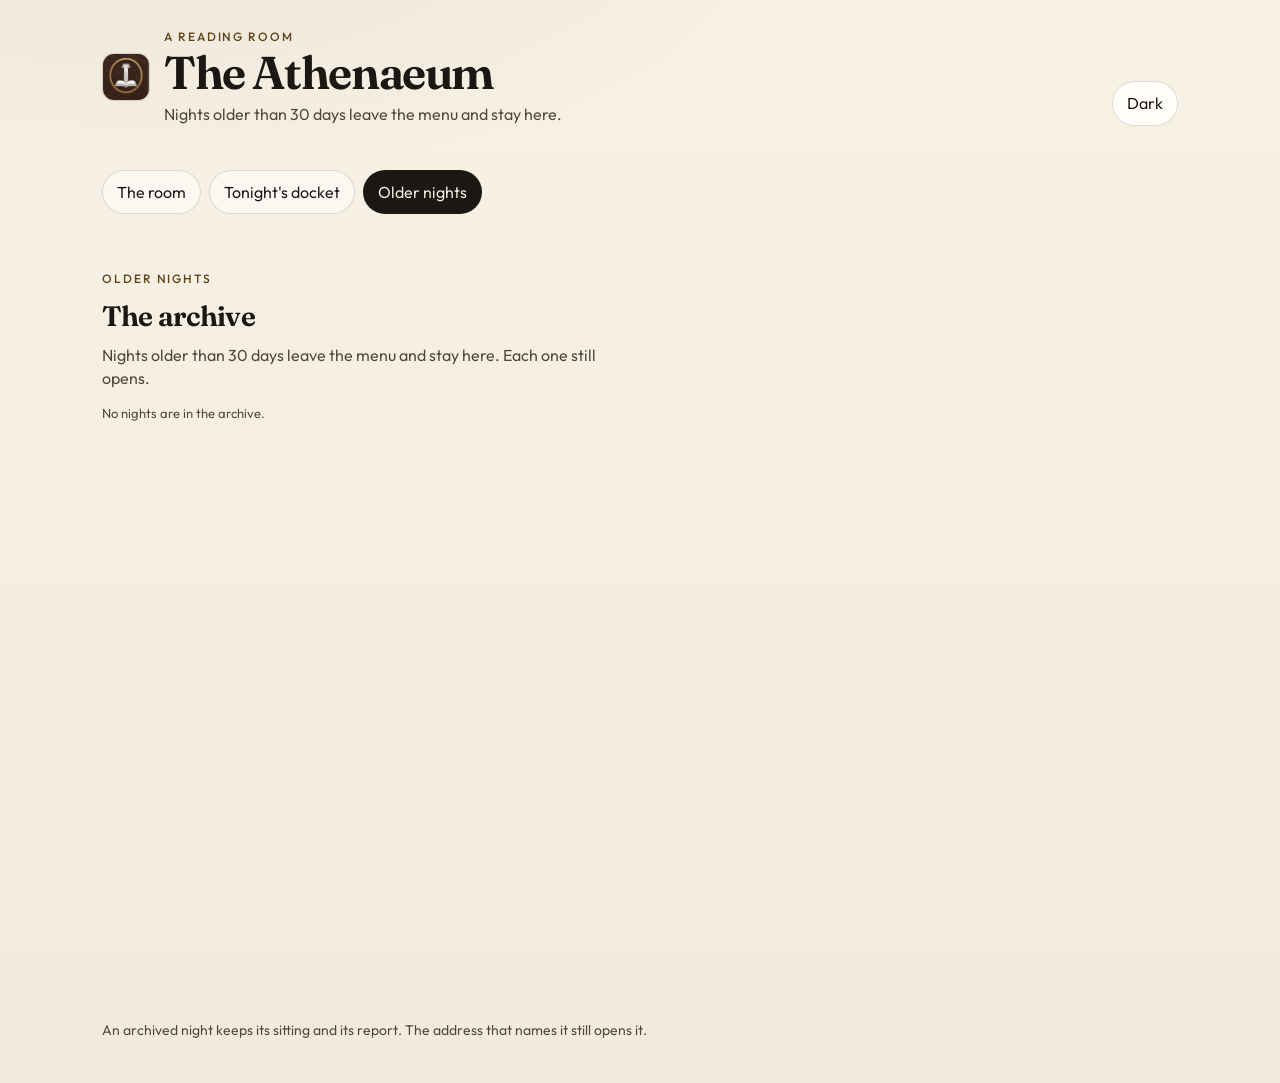
==== archive.html @ fa257a91 "Archive nights older than 30 days instead of deleting them. An entry can move to docket/archive.json" ====
<!DOCTYPE html>
<html lang="en">
<head>
  <meta charset="utf-8" />
  <meta name="viewport" content="width=device-width, initial-scale=1" />
  <meta name="description" content="Older nights from Tonight's docket. A night leaves the menu and stays here, and it still opens." />
  <meta name="theme-color" content="#1c1712" />
  <meta name="apple-mobile-web-app-capable" content="yes" />
  <meta name="apple-mobile-web-app-title" content="Athenaeum" />
  <title>Older nights · The Athenaeum</title>
  <script>
    try {
      var t = localStorage.getItem("athenaeum.theme");
      if (!t && window.matchMedia && window.matchMedia("(prefers-color-scheme: dark)").matches) t = "dark";
      if (t === "dark") document.documentElement.dataset.theme = "dark";
    } catch (e) {}
  </script>
  <link rel="icon" href="favicon.png" />
  <link rel="apple-touch-icon" href="icon-192.png" />
  <link rel="preload" href="fonts/fraunces-latin.woff2" as="font" type="font/woff2" crossorigin />
  <link rel="preload" href="fonts/outfit-latin.woff2" as="font" type="font/woff2" crossorigin />
  <link rel="stylesheet" href="styles.css" />
</head>
<body>
  <header>
    <div class="brand">
      <img class="mark" src="images/mark.png" alt="" width="48" height="48" decoding="async" />
      <div>
        <p class="kicker">A reading room</p>
        <h1>The Athenaeum</h1>
        <p class="lede">Nights older than 30 days leave the menu and stay here.</p>
      </div>
    </div>
    <div class="header-tools">
      <button type="button" id="theme" class="theme-btn" aria-pressed="false">Dark</button>
    </div>
    <nav class="site-nav" aria-label="Site">
      <a href="index.html">The room</a>
      <a href="docket.html">Tonight's docket</a>
      <a href="archive.html" aria-current="page">Older nights</a>
    </nav>
  </header>
  <main>
    <div id="archive" class="docket" aria-live="polite" aria-busy="true">
      <p class="kicker">Older nights</p>
      <h2>Loading the archive</h2>
    </div>
  </main>
  <footer>
    <p>An archived night keeps its sitting and its report. The address that names it still opens it.</p>
  </footer>
  <script src="docket.js"></script>
  <script src="archive-page.js"></script>
</body>
</html>
---- styles.css ----
:root {
  --ink: #1c1712;
  --soft: #4e463c;
  --paper: #f7f1e6;
  --card: #fbf7f1;
  --brass: #5e4316;
  --brass-soft: rgba(94, 67, 22, 0.14);
  --line: rgba(28, 23, 18, 0.14);
  --field: #fffdf8;
  --wash: #f3eadc;
  --solid: #1c1712;
  --solid-ink: #f6efe4;
  --high: #f3e2c2;
  --high-ink: #5e4316;
  --low: #f6e4e1;
  --low-ink: #7a2e28;
  --mid: #e7eef2;
  --mid-ink: #2c4654;
  --serif: "Fraunces", Palatino, Georgia, serif;
  --sans: "Outfit", "Avenir Next", sans-serif;
  --shadow: 0 18px 40px rgba(48, 32, 12, 0.06);
}

html[data-theme="dark"] {
  --ink: #f3eadf;
  --soft: #c3b6a6;
  --paper: #14110e;
  --card: #221c17;
  --brass: #e0c48a;
  --brass-soft: rgba(224, 196, 138, 0.16);
  --line: rgba(243, 234, 223, 0.16);
  --field: #1b1713;
  --wash: #2c261f;
  --solid: #f3eadf;
  --solid-ink: #1c1712;
  --high: #3c3120;
  --high-ink: #f0ddb4;
  --low: #3a2422;
  --low-ink: #f3c7c2;
  --mid: #243038;
  --mid-ink: #d5e4ec;
  --shadow: none;
}

* { box-sizing: border-box; }
html { scroll-behavior: smooth; }
body {
  margin: 0;
  color: var(--ink);
  background:
    radial-gradient(1200px 480px at 10% -10%, rgba(94, 67, 22, 0.08), transparent 60%),
    linear-gradient(180deg, var(--paper), var(--wash));
  font-family: var(--sans);
  font-weight: 380;
  line-height: 1.45;
  overflow-x: clip;
}
header, main, footer { max-width: 1120px; margin: 0 auto; padding: 28px 22px; }
header { display: flex; justify-content: space-between; gap: 28px; align-items: flex-end; flex-wrap: wrap; }
.site-nav { flex: 1 0 100%; display: flex; flex-wrap: wrap; gap: 8px; margin-top: 16px; }
.site-nav a {
  min-height: 44px;
  display: inline-flex;
  align-items: center;
  padding: 0 14px;
  border-radius: 999px;
  border: 1px solid var(--line);
  background: var(--card);
  color: inherit;
  text-decoration: none;
}
.site-nav a[aria-current="page"] { background: var(--solid); color: var(--solid-ink); }
.brand { display: flex; gap: 14px; align-items: center; }
.mark { width: 48px; height: 48px; border-radius: 12px; object-fit: cover; }
.kicker {
  letter-spacing: 0.16em;
  text-transform: uppercase;
  color: var(--brass);
  font-size: 12px;
  margin: 0 0 6px;
  font-weight: 500;
}
h1, h2, h3 { font-family: var(--serif); font-weight: 560; letter-spacing: -0.03em; margin: 0; }
h1 { font-size: 46px; line-height: 0.95; }
h2 { font-size: 28px; }
.lede { max-width: 46ch; color: var(--soft); margin: 8px 0 0; }
.header-tools { display: flex; flex-direction: column; align-items: flex-end; gap: 10px; }
.sound-bar, .theme-btn { display: flex; align-items: center; gap: 8px; }
.sound-bar {
  border: 1px solid var(--line);
  background: var(--card);
  border-radius: 999px;
  padding: 4px 10px 4px 4px;
}
.sound-bar input[type="range"] { flex: 1; min-width: 0; width: auto; accent-color: var(--brass); }
.hub { margin-bottom: 18px; }
.hub-row { display: grid; grid-template-columns: repeat(auto-fit, minmax(180px, 1fr)); gap: 10px; min-height: 384px; }
.hub-card {
  display: flex;
  flex-direction: column;
  align-items: flex-start;
  gap: 4px;
  text-align: left;
  border-radius: 16px;
  min-height: 88px;
}
.hub-card[aria-pressed="true"] { border-color: var(--brass); background: var(--brass-soft); }
.hub-card strong { font-family: var(--serif); font-size: 18px; line-height: 1.2; overflow-wrap: anywhere; }
.grid { display: grid; grid-template-columns: minmax(300px, 420px) 1fr; gap: 18px; align-items: start; }
.pane {
  background: var(--card);
  border: 1px solid var(--line);
  border-radius: 18px;
  padding: 18px;
  box-shadow: var(--shadow);
}
.filters { display: grid; gap: 8px; margin: 12px 0; }
input, textarea, select {
  width: 100%;
  border: 1px solid var(--line);
  border-radius: 12px;
  padding: 12px 14px;
  font: inherit;
  color: var(--ink);
  background: var(--field);
}
textarea { min-height: 120px; resize: vertical; }
label.field { display: block; margin: 14px 0 6px; }
.roster { display: flex; flex-direction: column; gap: 8px; max-height: 640px; min-height: 640px; overflow: auto; padding-right: 2px; }
.card, .chip, .remark, .close-panel {
  border: 1px solid var(--line);
  background: var(--card);
}
.card {
  display: grid;
  grid-template-columns: 52px 1fr;
  gap: 10px;
  align-items: center;
  border-radius: 14px;
  padding: 10px;
}
.card-main { min-width: 0; }
.card-actions, .row-btns, .random-actions, .session-tools, .samples, .chips {
  display: flex;
  flex-wrap: wrap;
  gap: 8px;
}
#share-note { flex: 1 1 100%; overflow-wrap: anywhere; }
.card-actions { margin-top: 8px; }
.avatar, .mark {
  border: 1px solid var(--line);
  background: var(--wash);
}
.avatar { width: 48px; height: 48px; border-radius: 50%; object-fit: cover; }
.name { font-family: var(--serif); font-size: 18px; }
.name-btn, .text-btn, button {
  font: inherit;
  cursor: pointer;
  color: var(--ink);
}
.name-btn { border: 0; background: transparent; padding: 0; text-align: left; }
.meta, .hint, .empty, .loc { color: var(--soft); }
.meta, .hint { font-size: 13px; }
.badge, .lean {
  display: inline-flex;
  align-items: center;
  gap: 4px;
  border-radius: 999px;
  padding: 3px 8px;
  font-size: 12px;
  letter-spacing: 0.04em;
  line-height: 1.3;
}
.badge.high, .card.rel-high { background: var(--high); color: var(--high-ink); }
.card.rel-high { border-color: var(--brass); }
.badge.low, .card.rel-low { background: var(--low); color: var(--low-ink); }
.card.rel-low { border-color: #a14a42; }
.badge.mid { background: var(--mid); color: var(--mid-ink); }
.card.on { box-shadow: inset 3px 0 0 var(--brass); }
button {
  border-radius: 999px;
  border: 1px solid var(--line);
  background: var(--field);
  padding: 10px 14px;
  min-height: 44px;
}
button.solid { background: var(--solid); color: var(--solid-ink); border-color: var(--solid); }
button.wide { width: 100%; }
button:disabled { opacity: 0.45; cursor: not-allowed; }
button.danger-text { color: var(--low-ink); }
.chips { min-height: 54px; }
.chip {
  display: flex;
  align-items: center;
  gap: 8px;
  border-radius: 999px;
  padding: 4px 4px 4px 4px;
  background: var(--wash);
  max-width: 100%;
}
.chip .avatar { width: 36px; height: 36px; }
.chip-body { display: flex; flex-direction: column; min-width: 0; }
.chip strong { font-size: 14px; }
.tradition { display: block; color: var(--soft); font-size: 12px; line-height: 1.3; }
.icon-btn { min-width: 44px; padding: 8px 10px; }
.note {
  background: var(--wash);
  border-radius: 12px;
  padding: 10px 12px;
  margin: 10px 0;
}
.note.gentle { border: 1px solid var(--brass-soft); }
.random-box, .lineup, .book-search {
  margin-top: 14px;
  padding-top: 12px;
  border-top: 1px solid var(--line);
}
.book-hit {
  margin: 12px 0;
  padding: 12px;
  border: 1px solid var(--line);
  border-radius: 12px;
  background: var(--wash);
}
.book-hit p { margin: 0 0 8px; }
.book-hit .passage { font-size: 16px; }
.book-hit mark { background: var(--high); color: inherit; padding: 0 2px; }
.passage.from-text { border-left: 2px solid var(--brass-soft); padding-left: 10px; }
.book-context { margin: 8px 0; padding-left: 10px; border-left: 2px solid var(--line); }
.book-context .current { color: var(--ink); }
.check { display: flex; gap: 8px; align-items: flex-start; margin: 8px 0; }
.check input { width: auto; margin-top: 4px; }
.size-row { display: flex; align-items: center; gap: 10px; }
.size-row input { width: 88px; }
.samples { margin: 8px 0 12px; }
.samples button { color: var(--soft); }
.status[aria-busy="true"] { color: var(--brass); }
.works { margin: 8px 0 0; }
.works summary { cursor: pointer; color: var(--brass); }
.works li { margin: 4px 0; }
.err { color: #7a2e28; min-height: 1.2em; margin: 8px 0; }
html[data-theme="dark"] .err { color: #f0c2bc; }
.session { margin-top: 8px; }
.remark, .close-panel {
  border-radius: 16px;
  padding: 18px 20px;
  margin: 12px 0;
}
.remark-head { display: flex; gap: 14px; align-items: flex-start; margin-bottom: 8px; }
.remark-head .avatar { border-radius: 12px; }
.remark p { margin: 0 0 12px; max-width: 68ch; }
.remark.abstain { background: transparent; border-style: dashed; }
.cites {
  margin-top: 8px;
  border-top: 1px solid var(--line);
  padding-top: 10px;
}
.cites ol { margin: 0; padding-left: 18px; }
.cites li { margin: 10px 0; }
.cites a { color: var(--ink); font-weight: 500; }
a.tap-target {
  display: inline-block;
  box-sizing: border-box;
  min-height: 24px;
  min-width: 24px;
  max-width: 100%;
  padding: 6px 4px;
  line-height: 1.35;
  overflow-wrap: anywhere;
}
.bears { margin: 4px 0 0; color: var(--soft); }
.lean.for { background: #e7efe4; color: #234028; }
.lean.against { background: #f6e4e1; color: #6d2e28; }
.lean.qualifies, .lean.abstain { background: var(--high); color: var(--high-ink); }
html[data-theme="dark"] .lean.for { background: #243028; color: #c9e0cc; }
html[data-theme="dark"] .lean.against { background: #3a2623; color: #f0cfc9; }
.close-panel { background: var(--wash); border-color: var(--brass-soft); }
.close-panel ul { margin: 8px 0 0; padding-left: 18px; }
.exchange { border-left: 3px solid var(--brass); padding: 8px 12px; margin: 8px 0; }
.playback, .speed { display: flex; flex-wrap: wrap; gap: 8px; align-items: center; }
.playback { margin: 12px 0; }
.playback-keys { margin-top: 0; }
.editorial {
  font-family: var(--sans);
  font-size: 14px;
  color: var(--brass);
  background: var(--brass-soft);
  border-left: 3px solid var(--brass);
  padding: 8px 12px;
  border-radius: 8px;
}
.note-flag { display: block; font-size: 11px; letter-spacing: 0.08em; text-transform: uppercase; margin-bottom: 4px; }
.passage { font-family: var(--serif); font-size: 18px; line-height: 1.45; }
.header-tools .check { margin: 0; min-height: 44px; align-items: center; }
.header-tools .space-turn { max-width: 18rem; text-align: left; line-height: 1.3; }
.modern-toggle { margin: 0 0 8px; }
.modern-read {
  font-family: var(--sans);
  background: var(--wash);
  border-radius: 10px;
  padding: 10px 12px;
  margin: 0 0 12px;
}
.modern-read p { font-family: var(--sans); font-size: 16px; line-height: 1.45; margin: 0; }
.modern-read[hidden] { display: none; }
.reply-to { color: var(--brass); font-size: 14px; margin: 8px 0; }
.moderator-ask { font-family: var(--serif); font-size: 22px; margin: 0 0 12px; }
.remark.moderator, .remark.notice { background: var(--wash); }
.moderator-form { display: grid; gap: 8px; margin: 8px 0 16px; }
.moderator-form textarea, .moderator-form select { width: 100%; }
.shelf { display: flex; flex-direction: column; gap: 8px; margin-top: 8px; }
.shelf button { text-align: left; border-radius: 12px; position: relative; padding-right: 88px; }
.shelf .drop { position: absolute; right: 8px; top: 8px; }
.when { display: block; color: var(--soft); font-size: 12px; margin-top: 2px; }
dialog.dossier {
  border: 0;
  border-radius: 18px;
  padding: 0;
  max-width: 560px;
  width: calc(100% - 32px);
  background: var(--card);
  color: var(--ink);
}
dialog.dossier::backdrop { background: rgba(28, 23, 18, 0.5); }
.dossier-body { padding: 18px; }
.dossier-head { display: flex; gap: 14px; align-items: center; }
.dossier-head img { width: 84px; height: 84px; border-radius: 12px; object-fit: cover; }
footer { color: var(--soft); font-size: 14px; }
:focus-visible { outline: 3px solid var(--brass); outline-offset: 2px; }
.reveal { animation: rise 0.45s ease both; }
@keyframes rise {
  from { opacity: 0; transform: translateY(8px); }
  to { opacity: 1; transform: none; }
}
.tally-row { display: flex; justify-content: space-between; gap: 12px; padding: 8px 0; border-bottom: 1px solid var(--line); }
.tally-row span { color: var(--brass); font-variant-numeric: tabular-nums; }
@media (max-width: 800px) {
  .hub-row { grid-template-columns: 1fr 1fr; }
  header, main, footer { padding: 16px 14px; }
  header, .header-tools, .sound-bar { align-items: stretch; }
  header, .grid { display: block; }
  .header-tools, .sound-bar, .theme-btn { width: 100%; }
  .header-tools .theme-btn { width: auto; align-self: flex-start; }
  .hub-row { min-height: 613px; }
  .roster { max-height: none; min-height: 1705px; }
  .pane + .pane { margin-top: 14px; }
  h1 { font-size: 34px; }
  .session-tools button, .random-actions button, .row-btns button, .playback > button { flex: 1 1 140px; }
  .speed { width: 100%; }
  .speed button { flex: 1 1 90px; }
}
@media (max-width: 560px) {
  .hub-row { grid-template-columns: 1fr; min-height: 1132px; }
  .roster { min-height: 1960px; }
  h1 { font-size: 30px; }
  .lede { max-width: none; }
  input, textarea, select { font-size: 16px; }
  .remark, .close-panel { padding: 14px 12px; }
  .remark p, .modern-read, .modern-read p { max-width: none; }
  .passage { font-size: 17px; }
  .moderator-ask { font-size: 20px; }
  .dossier-head { align-items: flex-start; }
  .dossier-head img { width: 64px; height: 64px; }
  .shelf button { padding-right: 76px; }
  .name { overflow-wrap: anywhere; }
}
@media (prefers-reduced-motion: reduce) {
  .reveal { animation: none; }
  html { scroll-behavior: auto; }
}
.line-box { margin: 18px 0; padding-top: 8px; border-top: 1px solid var(--line); }
.line-box h3 { font-size: 22px; margin: 4px 0; }
.line-map svg { width: 100%; height: auto; display: block; }
.line-map line { stroke: var(--brass); stroke-width: 1.25; }
.line-map circle { fill: var(--brass); }
.line-map text { font-size: 13px; fill: currentColor; font-family: var(--sans); }
.line-when, .line-edges { margin: 8px 0 0; padding-left: 18px; }
.line-when li, .line-edges li { margin: 4px 0; }
.line-when span, .line-edges { color: var(--soft); }
.path-box { margin: 18px 0; padding-top: 8px; border-top: 1px solid var(--line); }
.path-box h3 { font-size: 22px; margin: 4px 0; }
.path-stops { list-style: none; margin: 10px 0; padding: 0; display: flex; flex-direction: column; gap: 6px; }
.path-stops button { text-align: left; width: 100%; }
.path-stops button[aria-current="true"] { border-color: var(--brass); background: var(--brass-soft); }
.path-passage { font-family: var(--serif); font-size: 18px; line-height: 1.45; }
#path-read { border: 1px solid var(--line); border-radius: 14px; padding: 12px; background: var(--paper); margin-top: 8px; }
#path-read .meta { overflow-wrap: anywhere; }
.compare-box { margin: 18px 0; padding-top: 8px; border-top: 1px solid var(--line); }
.compare-box select, .compare-box .field { display: block; width: 100%; margin-top: 8px; }
.compare { margin-top: 8px; }
.compare-head { margin-bottom: 14px; }
.compare-topics { display: flex; flex-wrap: wrap; gap: 8px; margin: 8px 0 0; }
.compare-topics span { border: 1px solid var(--line); background: var(--card); border-radius: 999px; padding: 4px 10px; font-size: 14px; }
.compare-grid { display: grid; grid-template-columns: 1fr 1fr; gap: 16px; align-items: start; }
.compare-side { border: 1px solid var(--line); background: var(--card); border-radius: 16px; padding: 14px 16px; }
.compare-side h3 { font-size: 22px; margin-bottom: 8px; }
.compare-line { margin: 0 0 12px; }
.compare-line .meta { color: var(--soft); font-size: 13px; }
@media (max-width: 800px) {
  .compare-grid { grid-template-columns: 1fr; }
}
.docket { min-height: calc(100vh - 220px); }
.docket h2 { margin-top: 8px; }
.docket-tools { margin: 16px 0 22px; }
.docket-tools select, .docket-tools .field, .docket-search { display: block; width: 100%; max-width: 420px; }
.docket-search { margin: 0 0 8px; }
.docket-search-results { list-style: none; margin: 8px 0 0; padding: 0; display: grid; gap: 8px; }
.docket-search-results a {
  display: flex;
  flex-direction: column;
  align-items: flex-start;
  gap: 2px;
  min-height: 44px;
  padding: 10px 12px;
  border: 1px solid var(--line);
  border-radius: 12px;
  background: var(--card);
  color: inherit;
  text-decoration: none;
}
.docket-search-results strong { font-family: var(--serif); font-size: 18px; font-weight: 560; }
.docket-search-results .meta { color: var(--soft); }
.shelf-link { color: var(--brass); font-family: var(--sans); font-size: 14px; font-weight: 500; letter-spacing: 0; text-transform: none; }
.chair-block { margin-top: 22px; }
.chair-block h3 { font-size: 22px; margin: 0 0 8px; }
.chair-sittings, .chair-relations { list-style: none; margin: 0; padding: 0; display: grid; gap: 8px; }
.chair-sittings a, .chair-relations a {
  display: inline-flex;
  flex-direction: column;
  align-items: flex-start;
  gap: 2px;
  min-height: 44px;
  padding: 8px 12px;
  border: 1px solid var(--line);
  border-radius: 12px;
  background: var(--card);
  color: inherit;
  text-decoration: none;
}
.chair-relations a { flex-direction: row; align-items: center; }
.chair-sittings strong, .chair-quotes q { font-family: var(--serif); }
.chair-sittings strong { font-size: 18px; font-weight: 560; }
.chair-quotes { margin: 0; padding-left: 18px; }
.chair-quote { margin: 0 0 16px; }
.chair-quote q.vq { quotes: "“" "”" "‘" "’"; font-size: 18px; line-height: 1.45; }
.archive-list { list-style: none; margin: 12px 0 0; padding: 0; display: grid; gap: 8px; }
.archive-list a {
  display: flex;
  align-items: center;
  min-height: 44px;
  padding: 8px 12px;
  border: 1px solid var(--line);
  border-radius: 12px;
  background: var(--card);
  color: inherit;
  text-decoration: none;
  font-family: var(--serif);
  font-size: 18px;
}
.read-bar { display: flex; flex-wrap: wrap; align-items: center; gap: 10px; margin: 12px 0 16px; }
.read-bar-bottom { margin-top: 28px; }
.read-state {
  display: inline-flex;
  align-items: center;
  gap: 6px;
  min-height: 44px;
  margin: 0;
  padding: 0 14px;
  border-radius: 999px;
  border: 1px solid var(--brass);
  background: var(--brass-soft);
  color: var(--brass);
  font-size: 14px;
}
.read-state.is-unread { border-color: var(--line); background: var(--card); color: var(--ink); }
.read-mark { font-size: 16px; line-height: 1; }
.read-toggle[aria-pressed="true"] { border-color: var(--brass); background: var(--brass-soft); color: var(--brass); }
#docket-unread { margin: 8px 0 0; }
.integrity, .why-chairs {
  font-family: var(--sans);
  font-size: 14px;
  color: var(--brass);
  background: var(--brass-soft);
  border-left: 3px solid var(--brass);
  padding: 8px 12px;
  border-radius: 8px;
}
.agree-tally {
  display: flex;
  gap: 10px;
  align-items: baseline;
  margin: 8px 0;
  padding: 8px 12px;
  border: 1px solid var(--line);
  border-radius: 10px;
  background: var(--wash);
  font-family: var(--sans);
  font-size: 14px;
  line-height: 1.35;
}
.agree-count {
  font-family: var(--serif);
  font-size: 28px;
  font-weight: 560;
  line-height: 1;
  font-variant-numeric: tabular-nums;
}
.briefing-list, .docket-sittings { display: grid; gap: 12px; margin-top: 12px; }
.briefing-card, .docket-sitting, .docket-tally {
  border: 1px solid var(--line);
  background: var(--card);
  border-radius: 16px;
  padding: 14px 16px;
  box-shadow: var(--shadow);
}
.briefing-card h3, .docket-sitting h3 { font-size: 22px; margin: 4px 0 8px; }
.briefing-card a, .remark h3 a { color: inherit; }
.docket-question { font-family: var(--serif); font-size: 22px; margin: 8px 0; }
.docket-setup .passage, .docket-body { margin-top: 8px; }
.docket-sitting .passage { font-family: var(--serif); font-size: 18px; line-height: 1.45; }
.docket-sitting q.vq { quotes: "“" "”" "‘" "’"; }
.docket-sitting .cite { color: var(--soft); font-family: var(--sans); font-size: 13px; }
.monogram {
  width: 48px;
  height: 48px;
  border-radius: 50%;
  display: inline-flex;
  align-items: center;
  justify-content: center;
  border: 1px solid var(--line);
  background: var(--wash);
  font-family: var(--serif);
  flex: 0 0 auto;
}
.tally-split { display: grid; grid-template-columns: 1fr 1fr; gap: 16px; }
.tally-split ol { margin: 0; padding-left: 18px; }
.docket-tally { margin-top: 12px; }
.docket-jumps { display: flex; flex-wrap: wrap; gap: 8px; margin: 0 0 18px; }
.docket-jumps a {
  min-height: 44px;
  display: inline-flex;
  align-items: center;
  padding: 0 14px;
  border-radius: 999px;
  border: 1px solid var(--line);
  background: var(--card);
  color: inherit;
  text-decoration: none;
}
.docket-pending { font-size: 15px; margin: 0 0 18px; }
.news-report { margin-top: 4px; }
.report-section { margin-top: 18px; }
.report-section > h3 { font-size: 26px; margin: 0 0 8px; }
.report-stories { display: grid; gap: 12px; }
.report-story, .report-note {
  border: 1px solid var(--line);
  background: var(--card);
  border-radius: 16px;
  padding: 14px 16px;
  box-shadow: var(--shadow);
  overflow-wrap: anywhere;
}
#news-report, #the-sittings, .report-story, .docket-sitting { scroll-margin-top: 16px; }
.report-story h4 { font-family: var(--serif); font-weight: 560; letter-spacing: -0.03em; font-size: 22px; margin: 4px 0 8px; }
.report-story p { margin: 8px 0; }
.report-sources { margin: 8px 0; padding-left: 18px; }
.report-sources li { margin: 2px 0; }
.report-sources a, .report-note a { overflow-wrap: anywhere; color: var(--ink); font-weight: 500; }
.source-archived {
  margin-left: 8px;
  color: var(--soft);
  font-size: 13px;
  font-weight: 450;
  letter-spacing: 0.04em;
}
.report-sides { display: grid; grid-template-columns: 1fr 1fr; gap: 12px; margin: 8px 0; }
.report-side {
  border: 1px solid var(--line);
  background: var(--paper);
  border-radius: 12px;
  padding: 10px 12px;
  min-width: 0;
}
.report-side p:last-child { margin-bottom: 0; }
.report-jump a, .report-back { color: inherit; }
.report-note { margin-top: 12px; }
#the-sittings { margin-top: 28px; }
@media (max-width: 560px) {
  .tally-split, .report-sides { grid-template-columns: 1fr; }
  .docket-sitting .passage, .docket-question { max-width: none; }
  .read-toggle { flex: 1 1 160px; }
}
@media print {
  header, .grid, footer, .session-tools, .playback, .moderator-form, .playback-keys, .docket-tools, .docket-jumps, .read-bar, dialog { display: none !important; }
  .docket-turn[hidden] { display: block !important; }
  body, .remark, .close-panel, h1, h2, h3, h4, p, li, a { color: #111 !important; background: #fff !important; }
  .remark, .close-panel { break-inside: avoid; border-color: #ccc; }
  .cites, .report-sources { word-break: break-word; }
  .cites a[href]::after, .report-sources a[href]::after, .report-note a[href]::after { content: " (" attr(href) ")"; }
}

/* vietnamese */
@font-face {
  font-family: 'Fraunces';
  font-style: normal;
  font-weight: 520;
  font-display: swap;
  src: url("fonts/fraunces-vietnamese.woff2") format('woff2');
  unicode-range: U+0102-0103, U+0110-0111, U+0128-0129, U+0168-0169, U+01A0-01A1, U+01AF-01B0, U+0300-0301, U+0303-0304, U+0308-0309, U+0323, U+0329, U+1EA0-1EF9, U+20AB;
}
/* latin-ext */
@font-face {
  font-family: 'Fraunces';
  font-style: normal;
  font-weight: 520;
  font-display: swap;
  src: url("fonts/fraunces-latin-ext.woff2") format('woff2');
  unicode-range: U+0100-02BA, U+02BD-02C5, U+02C7-02CC, U+02CE-02D7, U+02DD-02FF, U+0304, U+0308, U+0329, U+1D00-1DBF, U+1E00-1E9F, U+1EF2-1EFF, U+2020, U+20A0-20AB, U+20AD-20C4, U+2113, U+2C60-2C7F, U+A720-A7FF;
}
/* latin */
@font-face {
  font-family: 'Fraunces';
  font-style: normal;
  font-weight: 520;
  font-display: swap;
  src: url("fonts/fraunces-latin.woff2") format('woff2');
  unicode-range: U+0000-00FF, U+0131, U+0152-0153, U+02BB-02BC, U+02C6, U+02DA, U+02DC, U+0304, U+0308, U+0329, U+2000-206F, U+20AC, U+2122, U+2191, U+2193, U+2212, U+2215, U+FEFF, U+FFFD;
}
/* vietnamese */
@font-face {
  font-family: 'Fraunces';
  font-style: normal;
  font-weight: 640;
  font-display: swap;
  src: url("fonts/fraunces-vietnamese.woff2") format('woff2');
  unicode-range: U+0102-0103, U+0110-0111, U+0128-0129, U+0168-0169, U+01A0-01A1, U+01AF-01B0, U+0300-0301, U+0303-0304, U+0308-0309, U+0323, U+0329, U+1EA0-1EF9, U+20AB;
}
/* latin-ext */
@font-face {
  font-family: 'Fraunces';
  font-style: normal;
  font-weight: 640;
  font-display: swap;
  src: url("fonts/fraunces-latin-ext.woff2") format('woff2');
  unicode-range: U+0100-02BA, U+02BD-02C5, U+02C7-02CC, U+02CE-02D7, U+02DD-02FF, U+0304, U+0308, U+0329, U+1D00-1DBF, U+1E00-1E9F, U+1EF2-1EFF, U+2020, U+20A0-20AB, U+20AD-20C4, U+2113, U+2C60-2C7F, U+A720-A7FF;
}
/* latin */
@font-face {
  font-family: 'Fraunces';
  font-style: normal;
  font-weight: 640;
  font-display: swap;
  src: url("fonts/fraunces-latin.woff2") format('woff2');
  unicode-range: U+0000-00FF, U+0131, U+0152-0153, U+02BB-02BC, U+02C6, U+02DA, U+02DC, U+0304, U+0308, U+0329, U+2000-206F, U+20AC, U+2122, U+2191, U+2193, U+2212, U+2215, U+FEFF, U+FFFD;
}
/* latin-ext */
@font-face {
  font-family: 'Outfit';
  font-style: normal;
  font-weight: 380;
  font-display: swap;
  src: url("fonts/outfit-latin-ext.woff2") format('woff2');
  unicode-range: U+0100-02BA, U+02BD-02C5, U+02C7-02CC, U+02CE-02D7, U+02DD-02FF, U+0304, U+0308, U+0329, U+1D00-1DBF, U+1E00-1E9F, U+1EF2-1EFF, U+2020, U+20A0-20AB, U+20AD-20C4, U+2113, U+2C60-2C7F, U+A720-A7FF;
}
/* latin */
@font-face {
  font-family: 'Outfit';
  font-style: normal;
  font-weight: 380;
  font-display: swap;
  src: url("fonts/outfit-latin.woff2") format('woff2');
  unicode-range: U+0000-00FF, U+0131, U+0152-0153, U+02BB-02BC, U+02C6, U+02DA, U+02DC, U+0304, U+0308, U+0329, U+2000-206F, U+20AC, U+2122, U+2191, U+2193, U+2212, U+2215, U+FEFF, U+FFFD;
}
/* latin-ext */
@font-face {
  font-family: 'Outfit';
  font-style: normal;
  font-weight: 500;
  font-display: swap;
  src: url("fonts/outfit-latin-ext.woff2") format('woff2');
  unicode-range: U+0100-02BA, U+02BD-02C5, U+02C7-02CC, U+02CE-02D7, U+02DD-02FF, U+0304, U+0308, U+0329, U+1D00-1DBF, U+1E00-1E9F, U+1EF2-1EFF, U+2020, U+20A0-20AB, U+20AD-20C4, U+2113, U+2C60-2C7F, U+A720-A7FF;
}
/* latin */
@font-face {
  font-family: 'Outfit';
  font-style: normal;
  font-weight: 500;
  font-display: swap;
  src: url("fonts/outfit-latin.woff2") format('woff2');
  unicode-range: U+0000-00FF, U+0131, U+0152-0153, U+02BB-02BC, U+02C6, U+02DA, U+02DC, U+0304, U+0308, U+0329, U+2000-206F, U+20AC, U+2122, U+2191, U+2193, U+2212, U+2215, U+FEFF, U+FFFD;
}
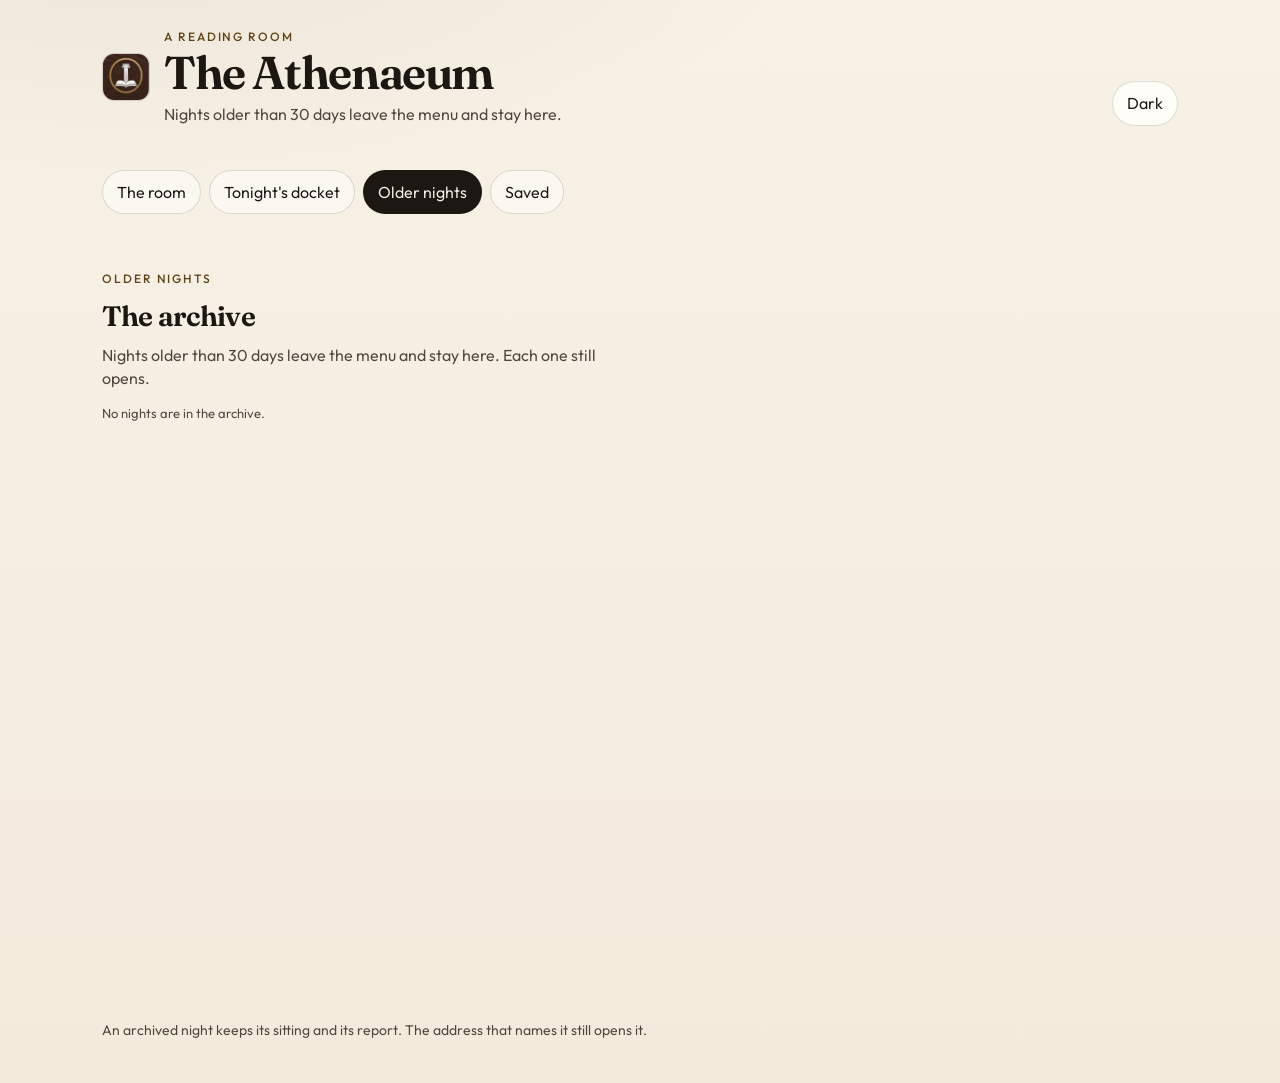
==== commit d86d8ceb: "Add a browser reader for highlights, quotes, and folders. Readers can save a selection or a verified" ====
--- a/archive.html
+++ b/archive.html
@@ -38,6 +38,7 @@
       <a href="index.html">The room</a>
       <a href="docket.html">Tonight's docket</a>
       <a href="archive.html" aria-current="page">Older nights</a>
+      <a href="saved.html">Saved</a>
     </nav>
   </header>
   <main>
--- a/styles.css
+++ b/styles.css
@@ -267,6 +267,12 @@
   padding: 6px 4px;
   line-height: 1.35;
   overflow-wrap: anywhere;
+  vertical-align: baseline;
+}
+a.report-back.tap-target,
+.report-jump a.tap-target {
+  padding: 2px 2px;
+  min-height: 24px;
 }
 .bears { margin: 4px 0 0; color: var(--soft); }
 .lean.for { background: #e7efe4; color: #234028; }
@@ -443,6 +449,11 @@
 .chair-quotes { margin: 0; padding-left: 18px; }
 .chair-quote { margin: 0 0 16px; }
 .chair-quote q.vq { quotes: "“" "”" "‘" "’"; font-size: 18px; line-height: 1.45; }
+#docket a, #archive a, #docket a:visited, #archive a:visited { color: inherit; }
+#docket a.shelf-link, #archive a.shelf-link { color: var(--brass); }
+#docket a.source-archived, #archive a.source-archived { color: var(--soft); }
+.night-audio { margin: 8px 0 16px; max-width: 420px; }
+.night-audio audio { display: block; width: 100%; margin-top: 6px; }
 .archive-list { list-style: none; margin: 12px 0 0; padding: 0; display: grid; gap: 8px; }
 .archive-list a {
   display: flex;
@@ -573,6 +584,18 @@
   font-weight: 450;
   letter-spacing: 0.04em;
 }
+.original-link { color: var(--ink); font-weight: 500; text-decoration: none; }
+.original-label {
+  display: block;
+  margin-top: 2px;
+  color: var(--soft);
+  font-family: var(--sans);
+  font-size: 12px;
+  font-weight: 500;
+  letter-spacing: 0.08em;
+  text-transform: uppercase;
+}
+.original-link .cite-work { text-decoration: underline; text-underline-offset: 2px; }
 .report-sides { display: grid; grid-template-columns: 1fr 1fr; gap: 12px; margin: 8px 0; }
 .report-side {
   border: 1px solid var(--line);
@@ -596,7 +619,7 @@
   body, .remark, .close-panel, h1, h2, h3, h4, p, li, a { color: #111 !important; background: #fff !important; }
   .remark, .close-panel { break-inside: avoid; border-color: #ccc; }
   .cites, .report-sources { word-break: break-word; }
-  .cites a[href]::after, .report-sources a[href]::after, .report-note a[href]::after { content: " (" attr(href) ")"; }
+  .cites a[href]::after, .report-sources a[href]::after, .report-note a[href]::after, .original-link[href]::after, .source-archived[href]::after { content: " (" attr(href) ")"; }
 }
 
 /* vietnamese */
@@ -689,3 +712,155 @@
   src: url("fonts/outfit-latin.woff2") format('woff2');
   unicode-range: U+0000-00FF, U+0131, U+0152-0153, U+02BB-02BC, U+02C6, U+02DA, U+02DC, U+0304, U+0308, U+0329, U+2000-206F, U+20AC, U+2122, U+2191, U+2193, U+2212, U+2215, U+FEFF, U+FFFD;
 }
+
+:root {
+  --hl-amber: #f3e2c2;
+  --hl-rose: #f6d5d2;
+  --hl-sage: #d7e6d4;
+  --hl-sky: #d4e4ef;
+  --hl-lilac: #e4d8ef;
+}
+html[data-theme="dark"] {
+  --hl-amber: #5a4630;
+  --hl-rose: #5a3330;
+  --hl-sage: #2c4030;
+  --hl-sky: #243848;
+  --hl-lilac: #3a3050;
+}
+mark.reader-hl {
+  display: inline;
+  padding: 0;
+  border-radius: 2px;
+  color: inherit;
+  background: var(--hl-amber);
+  scroll-margin: 24px;
+}
+mark.reader-hl-amber { background: var(--hl-amber); }
+mark.reader-hl-rose { background: var(--hl-rose); }
+mark.reader-hl-sage { background: var(--hl-sage); }
+mark.reader-hl-sky { background: var(--hl-sky); }
+mark.reader-hl-lilac { background: var(--hl-lilac); }
+.reader-item.reader-hl-amber { background: color-mix(in srgb, var(--hl-amber) 55%, var(--card)); }
+.reader-item.reader-hl-rose { background: color-mix(in srgb, var(--hl-rose) 55%, var(--card)); }
+.reader-item.reader-hl-sage { background: color-mix(in srgb, var(--hl-sage) 55%, var(--card)); }
+.reader-item.reader-hl-sky { background: color-mix(in srgb, var(--hl-sky) 55%, var(--card)); }
+.reader-item.reader-hl-lilac { background: color-mix(in srgb, var(--hl-lilac) 55%, var(--card)); }
+.reader-save-quote {
+  display: flex;
+  width: fit-content;
+  max-width: 100%;
+  margin: 8px 0;
+  white-space: normal;
+  text-align: left;
+}
+.reader-toolbar {
+  position: fixed;
+  z-index: 40;
+  display: flex;
+  flex-wrap: wrap;
+  gap: 8px;
+  padding: 8px;
+  background: var(--card);
+  color: var(--ink);
+  border: 1px solid var(--line);
+  border-radius: 999px;
+  box-shadow: var(--shadow);
+}
+.reader-toolbar[hidden] { display: none; }
+.reader-live {
+  position: absolute;
+  width: 1px;
+  height: 1px;
+  padding: 0;
+  margin: -1px;
+  overflow: hidden;
+  clip: rect(0 0 0 0);
+  white-space: nowrap;
+  border: 0;
+}
+.reader-dialog {
+  border: 0;
+  border-radius: 18px;
+  padding: 0;
+  max-width: 560px;
+  width: calc(100% - 32px);
+  background: var(--card);
+  color: var(--ink);
+}
+.reader-dialog::backdrop { background: rgba(28, 23, 18, 0.5); }
+.reader-dialog form { padding: 18px; }
+.reader-dialog blockquote,
+.reader-text {
+  margin: 8px 0;
+  font-family: var(--serif);
+  font-size: 18px;
+  line-height: 1.45;
+  white-space: pre-wrap;
+}
+.reader-colors {
+  border: 0;
+  margin: 12px 0;
+  padding: 0;
+  display: flex;
+  flex-wrap: wrap;
+  gap: 8px;
+}
+.reader-swatch {
+  display: inline-flex;
+  align-items: center;
+  gap: 8px;
+  min-height: 44px;
+  min-width: 44px;
+  padding: 0 12px;
+  border: 1px solid var(--line);
+  border-radius: 999px;
+  background: var(--field);
+}
+.reader-swatch input { width: 18px; min-width: 18px; height: 18px; margin: 0; }
+.reader-swatch-amber { box-shadow: inset 0 0 0 4px var(--hl-amber); }
+.reader-swatch-rose { box-shadow: inset 0 0 0 4px var(--hl-rose); }
+.reader-swatch-sage { box-shadow: inset 0 0 0 4px var(--hl-sage); }
+.reader-swatch-sky { box-shadow: inset 0 0 0 4px var(--hl-sky); }
+.reader-swatch-lilac { box-shadow: inset 0 0 0 4px var(--hl-lilac); }
+.reader-tools { max-width: 720px; margin: 12px 0 20px; }
+.reader-library { display: flex; flex-direction: column; gap: 16px; }
+.reader-folder {
+  border: 1px solid var(--line);
+  border-radius: 16px;
+  background: var(--card);
+  padding: 14px 16px;
+}
+.reader-folder-head { display: flex; flex-wrap: wrap; gap: 10px; align-items: center; }
+.reader-folder-head h3 { font-size: 24px; margin-right: auto; }
+.reader-folder-actions, .reader-item-actions, .reader-tools .row-btns { display: flex; flex-wrap: wrap; gap: 8px; align-items: center; }
+.reader-folder-emoji { font-size: 22px; line-height: 1; min-width: 44px; min-height: 44px; display: inline-flex; align-items: center; justify-content: center; }
+.reader-folder-dot { width: 18px; height: 18px; border-radius: 50%; background: var(--hl-amber); }
+.reader-folder-dot.reader-swatch-rose { background: var(--hl-rose); }
+.reader-folder-dot.reader-swatch-sage { background: var(--hl-sage); }
+.reader-folder-dot.reader-swatch-sky { background: var(--hl-sky); }
+.reader-folder-dot.reader-swatch-lilac { background: var(--hl-lilac); }
+.reader-folder-dot.reader-swatch-amber { background: var(--hl-amber); }
+.reader-item {
+  border: 1px solid var(--line);
+  border-radius: 14px;
+  padding: 12px 14px;
+  margin-top: 12px;
+}
+.reader-note { white-space: pre-wrap; }
+.reader-handle { touch-action: none; }
+.reader-edit { margin-top: 8px; }
+.reader-edit summary { min-height: 44px; display: flex; align-items: center; cursor: pointer; }
+.reader-item-actions select, .reader-tools select, .reader-tools input[type="search"] { max-width: 420px; }
+@media (max-width: 800px) {
+  .reader-toolbar {
+    left: 12px !important;
+    right: 12px !important;
+    bottom: 12px !important;
+    top: auto !important;
+    justify-content: center;
+    border-radius: 16px;
+  }
+}
+@media print {
+  .reader-toolbar, .reader-save-quote, .reader-chrome, .reader-live, .reader-dialog { display: none !important; }
+}
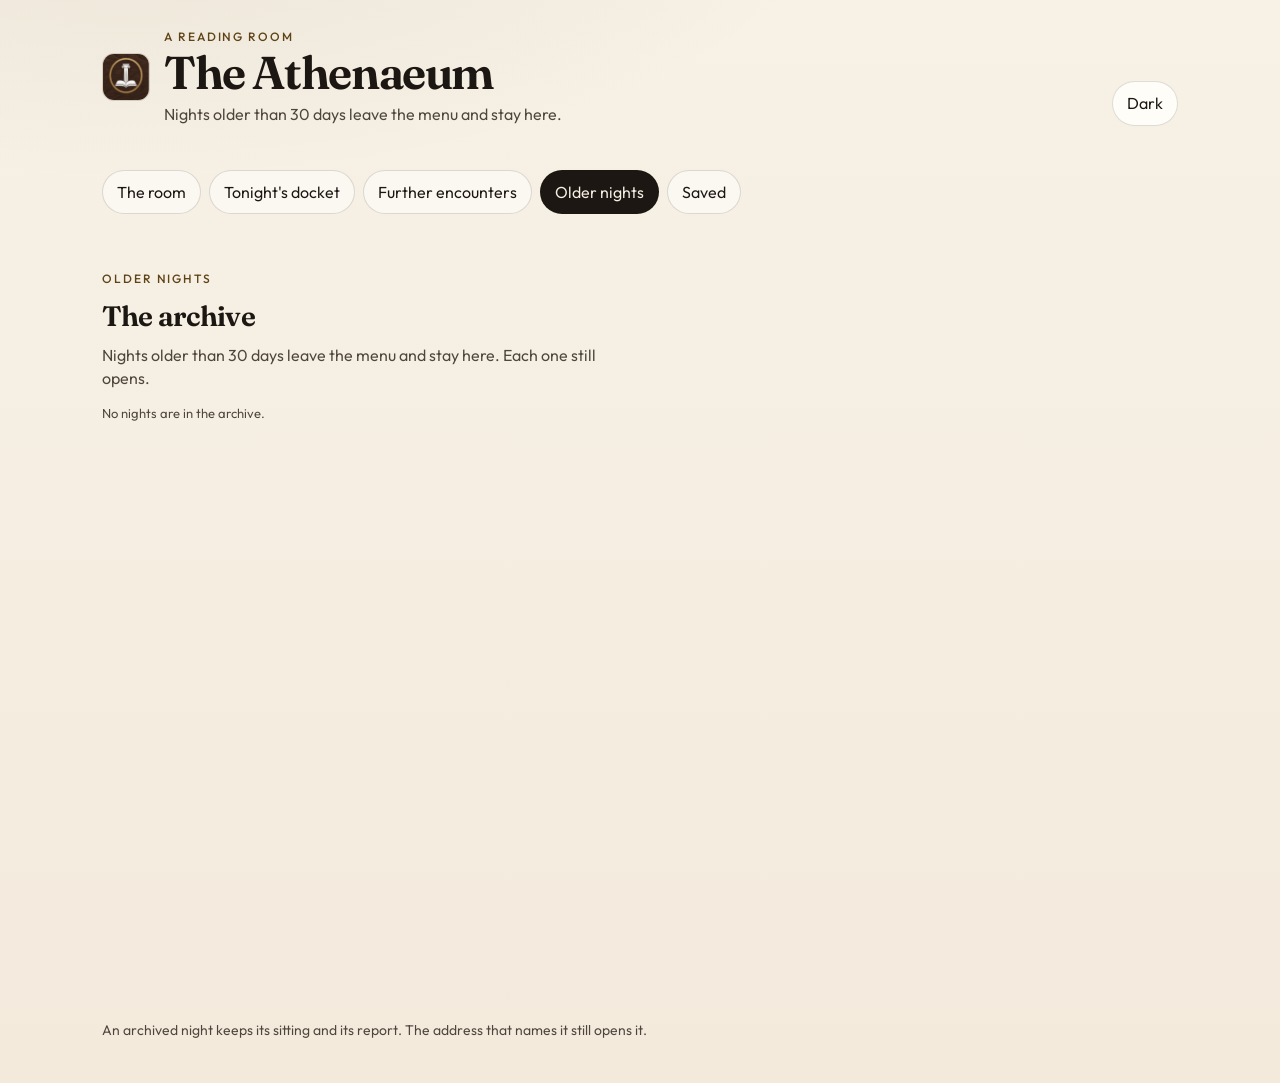
==== commit 596212d4: "Add Further encounters for films, songs, and poems. Each sitting and home table can suggest works ti" ====
--- a/archive.html
+++ b/archive.html
@@ -37,6 +37,7 @@
     <nav class="site-nav" aria-label="Site">
       <a href="index.html">The room</a>
       <a href="docket.html">Tonight's docket</a>
+      <a href="encounters.html">Further encounters</a>
       <a href="archive.html" aria-current="page">Older nights</a>
       <a href="saved.html">Saved</a>
     </nav>
--- a/styles.css
+++ b/styles.css
@@ -851,6 +851,34 @@
 .reader-edit { margin-top: 8px; }
 .reader-edit summary { min-height: 44px; display: flex; align-items: center; cursor: pointer; }
 .reader-item-actions select, .reader-tools select, .reader-tools input[type="search"] { max-width: 420px; }
+.encounter-panel { margin-top: 18px; padding-top: 8px; }
+.encounter-themes, .encounter-tabs { display: flex; flex-wrap: wrap; gap: 8px; margin: 12px 0; }
+.encounter-themes button, .encounter-tabs button { min-height: 44px; }
+.encounter-tabs button[aria-selected="true"],
+.encounter-themes button[aria-pressed="true"] {
+  background: var(--solid);
+  color: var(--solid-ink);
+  border-color: var(--solid);
+}
+.encounter-theme { text-decoration: none; }
+.encounter-card {
+  border: 1px solid var(--line);
+  background: var(--field);
+  border-radius: 14px;
+  padding: 12px 14px;
+  margin-top: 10px;
+}
+.encounter-card h4 { font-family: var(--serif); font-size: 22px; margin: 0 0 4px; }
+.poem-read { margin-top: 8px; }
+.poem-read summary { min-height: 44px; display: flex; align-items: center; cursor: pointer; }
+.poem-text {
+  font-family: var(--serif);
+  font-size: 18px;
+  line-height: 1.45;
+  white-space: pre-wrap;
+  margin: 8px 0;
+}
+.encounter-filters { margin: 12px 0 4px; }
 @media (max-width: 800px) {
   .reader-toolbar {
     left: 12px !important;
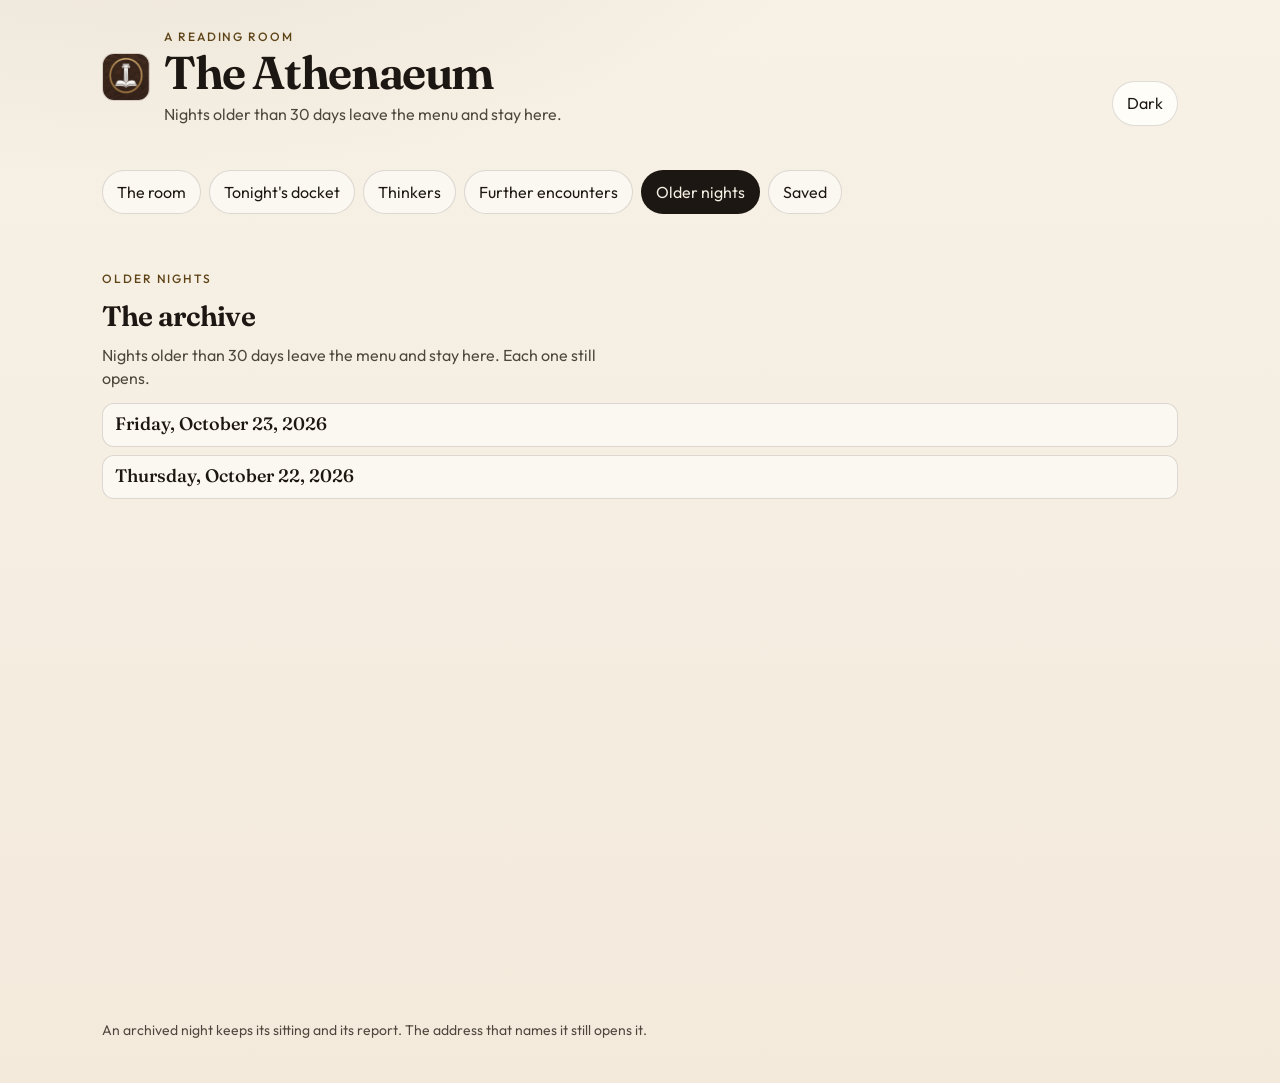
==== commit 00ef8c89: "Add thinker dossiers and an agreement matrix. Give the shelf and the docket a shared page for each c" ====
--- a/archive.html
+++ b/archive.html
@@ -37,6 +37,7 @@
     <nav class="site-nav" aria-label="Site">
       <a href="index.html">The room</a>
       <a href="docket.html">Tonight's docket</a>
+      <a href="thinkers.html">Thinkers</a>
       <a href="encounters.html">Further encounters</a>
       <a href="archive.html" aria-current="page">Older nights</a>
       <a href="saved.html">Saved</a>
--- a/styles.css
+++ b/styles.css
@@ -892,3 +892,96 @@
 @media print {
   .reader-toolbar, .reader-save-quote, .reader-chrome, .reader-live, .reader-dialog { display: none !important; }
 }
+
+.thinker-filters { display: grid; grid-template-columns: repeat(auto-fit, minmax(200px, 1fr)); gap: 12px 16px; margin: 12px 0; }
+.thinker-filters .field { margin-top: 0; }
+.thinker-layout { display: grid; grid-template-columns: minmax(240px, 320px) minmax(0, 1fr); gap: 18px; align-items: start; }
+.thinker-list, .pair-list { list-style: none; margin: 0; padding: 0; display: flex; flex-direction: column; gap: 8px; }
+.thinker-list, .pair-list { max-height: 70vh; overflow: auto; }
+.thinker-pick, .pair-pick {
+  display: flex;
+  flex-direction: column;
+  align-items: flex-start;
+  width: 100%;
+  text-align: left;
+  gap: 2px;
+}
+.thinker-pick[aria-current="true"], .pair-pick[aria-pressed="true"] {
+  border-color: var(--brass);
+  background: var(--brass-soft);
+}
+.dossier-panel { min-width: 0; }
+.dossier-panel h4 { font-family: var(--serif); font-weight: 560; letter-spacing: -0.03em; font-size: 22px; margin: 0 0 8px; }
+.dossier-panel .dossier-head img, .dossier-panel .monogram { width: 84px; height: 84px; border-radius: 12px; }
+.thinker-alert { color: var(--low-ink); }
+#thinkers-main a { color: var(--brass); text-underline-offset: 0.15em; }
+#thinkers-main .docket-jumps a,
+#thinkers-main .chair-sittings a,
+#thinkers-main .chair-relations a { color: inherit; text-decoration: none; }
+#matrix { margin-top: 36px; }
+.matrix-key { list-style: none; display: flex; flex-wrap: wrap; gap: 8px; margin: 12px 0; padding: 0; }
+.matrix-key .swatch {
+  display: inline-flex;
+  align-items: center;
+  min-height: 44px;
+  padding: 6px 12px;
+  border-radius: 999px;
+  border: 1px solid var(--line);
+}
+.matrix-scroll {
+  overflow: auto;
+  max-height: 72vh;
+  border: 1px solid var(--line);
+  border-radius: 16px;
+  background: var(--card);
+}
+.matrix { border-collapse: separate; border-spacing: 0; }
+.matrix caption { caption-side: bottom; text-align: left; padding: 8px 12px; color: var(--soft); font-size: 13px; }
+.matrix th, .matrix td { background: var(--card); vertical-align: middle; padding: 2px; }
+.matrix thead th { position: sticky; top: 0; z-index: 2; vertical-align: bottom; }
+.matrix tbody th { position: sticky; left: 0; z-index: 1; text-align: left; }
+.matrix thead th.matrix-corner { left: 0; z-index: 3; min-width: 8rem; }
+.matrix-rowhead, .matrix-colhead {
+  background: var(--card);
+  text-align: left;
+  width: 100%;
+}
+.matrix-rowhead { max-width: 11rem; white-space: normal; }
+.matrix-colhead {
+  writing-mode: vertical-rl;
+  height: 168px;
+  min-height: 44px;
+  width: 44px;
+  max-width: 48px;
+  white-space: nowrap;
+  overflow: hidden;
+  text-overflow: ellipsis;
+  font-size: 13px;
+  padding: 8px 4px;
+}
+.matrix-cell {
+  min-width: 48px;
+  min-height: 48px;
+  padding: 4px 2px;
+  border-radius: 8px;
+  display: flex;
+  flex-direction: column;
+  align-items: center;
+  justify-content: center;
+  line-height: 1.15;
+  font-variant-numeric: tabular-nums;
+}
+.matrix-agree { font-family: var(--serif); font-size: 16px; }
+.matrix-split { font-size: 12px; }
+.matrix-cell.tone-agree, .swatch.tone-agree { background: var(--high); color: var(--high-ink); }
+.matrix-cell.tone-mixed, .swatch.tone-mixed { background: var(--mid); color: var(--mid-ink); }
+.matrix-cell.tone-split, .swatch.tone-split { background: var(--low); color: var(--low-ink); }
+.matrix-cell.tone-meet, .swatch.tone-meet { background: var(--wash); color: var(--ink); }
+.matrix-cell[aria-pressed="true"] { outline: 2px solid var(--brass); outline-offset: 1px; }
+.matrix-self, .matrix-empty { background: var(--paper); }
+.pair-drill { margin: 16px 0; }
+@media (max-width: 800px) {
+  .thinker-layout { display: block; }
+  .thinker-list { max-height: 50vh; margin-bottom: 16px; }
+  .dossier-panel .dossier-head { align-items: flex-start; }
+}
